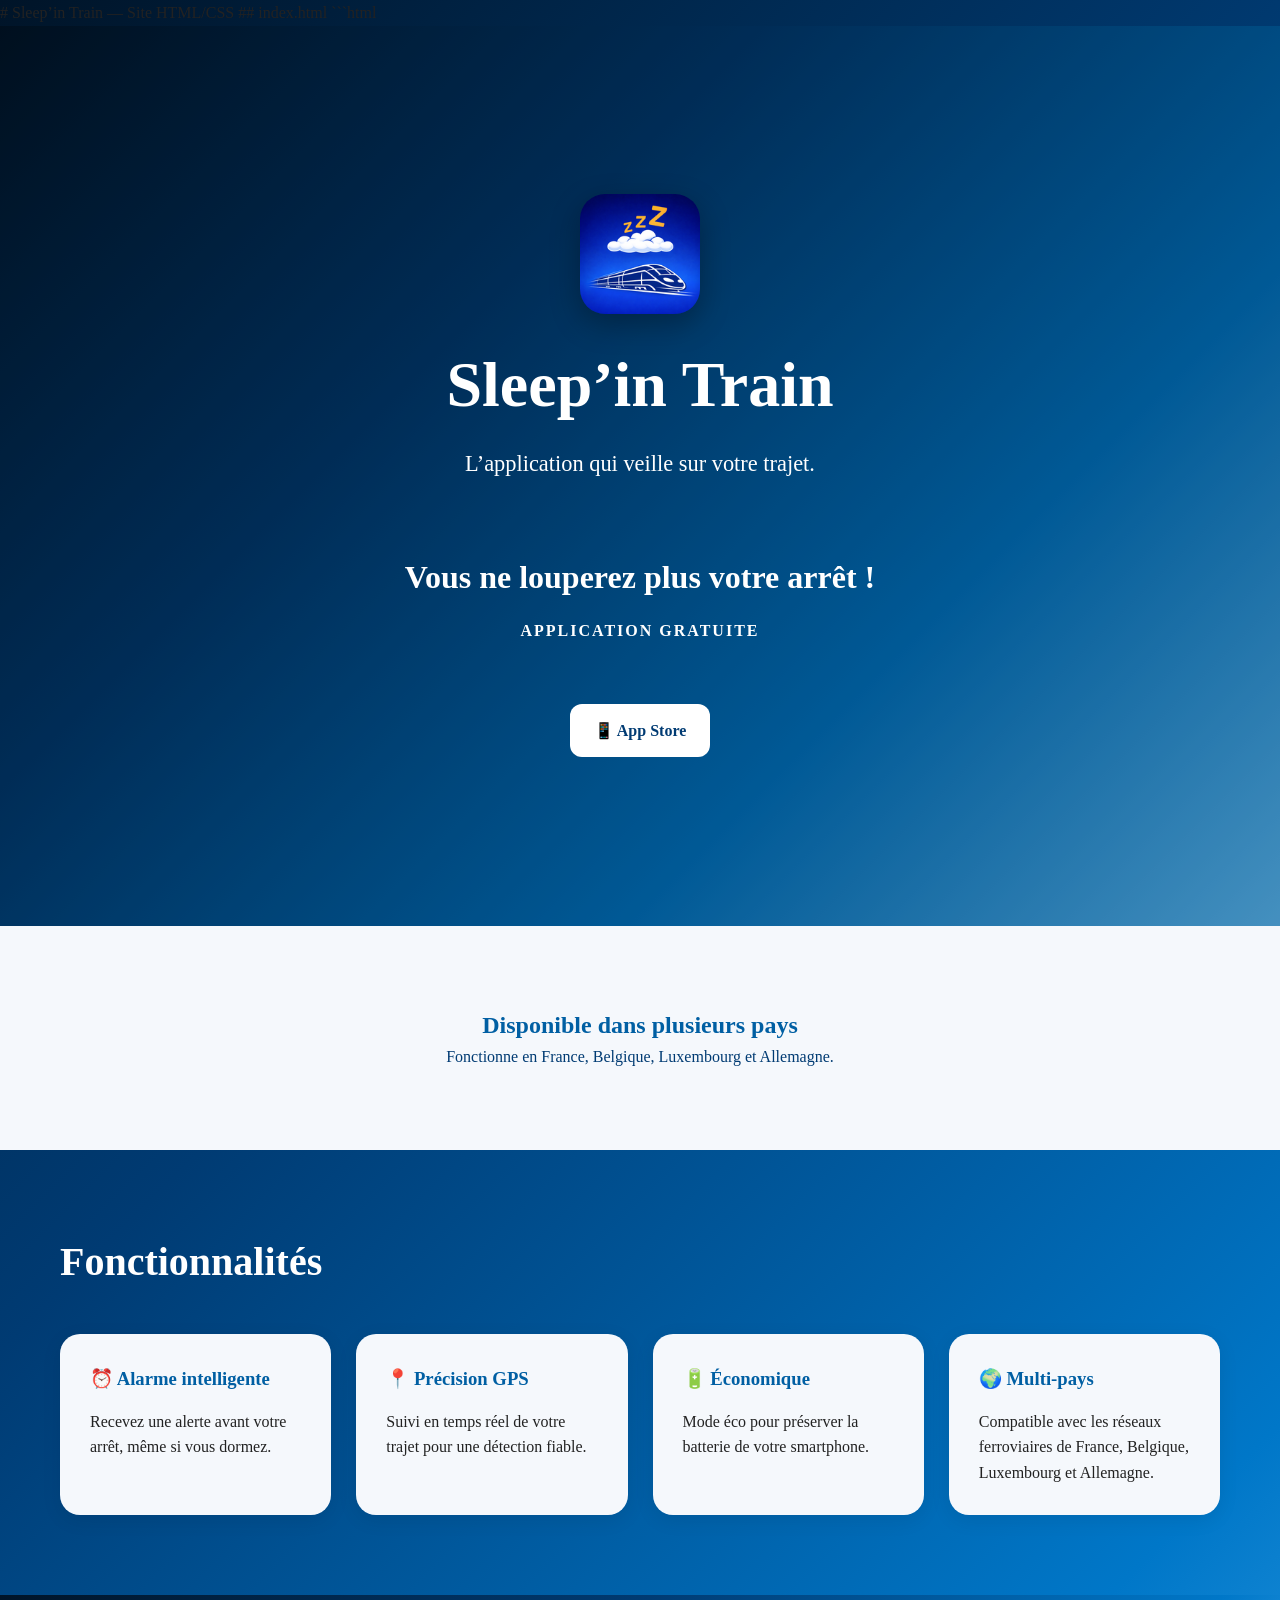
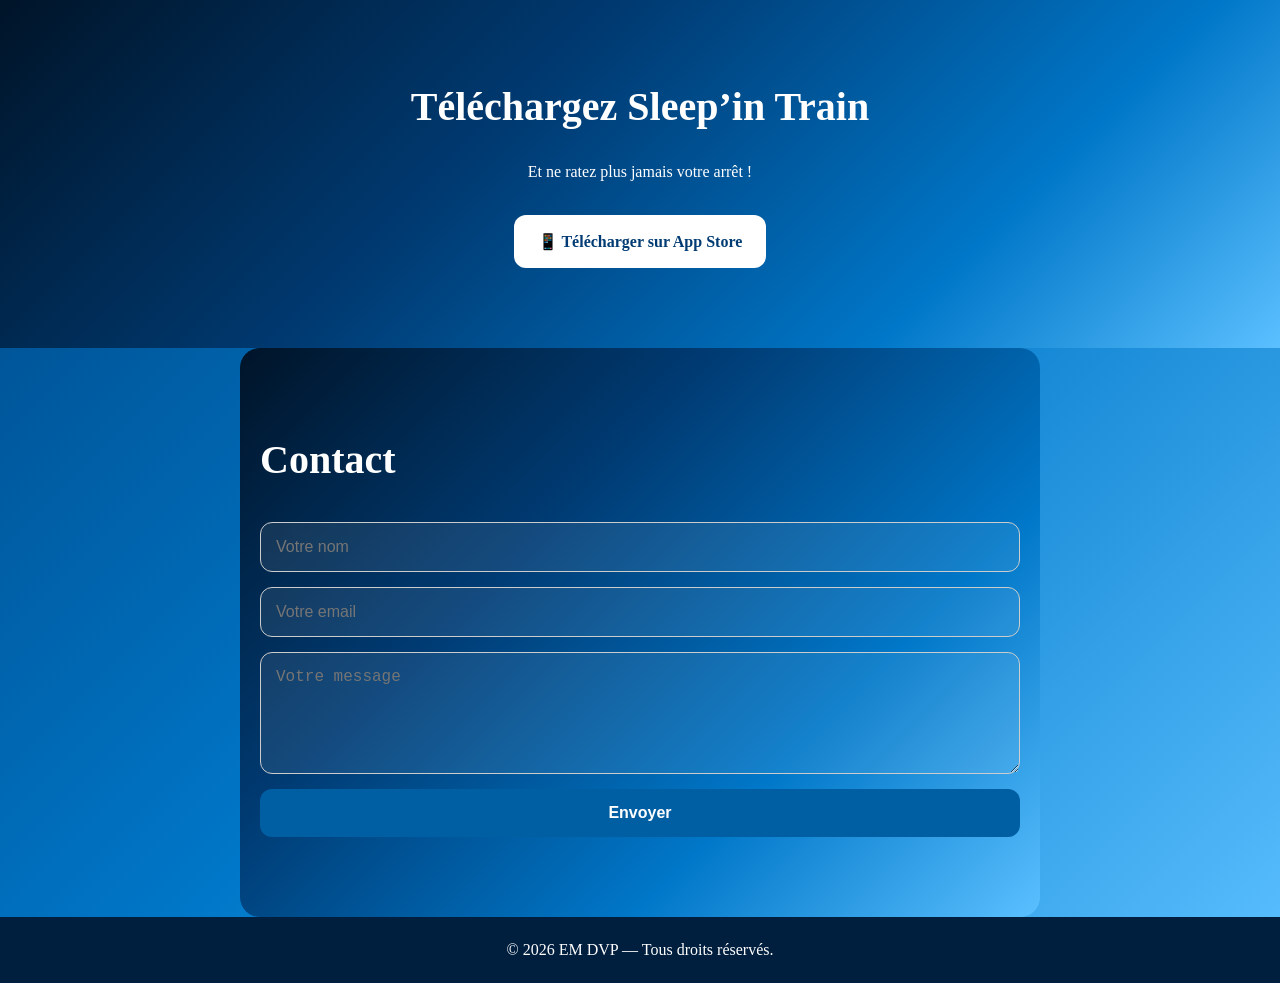
==== index.html @ cc005929 "Add files via upload" ====
# Sleep’in Train — Site HTML/CSS

## index.html

```html
<!DOCTYPE html>
<html lang="fr">
<head>
  <meta charset="UTF-8" />
  <meta name="viewport" content="width=device-width, initial-scale=1.0" />
  <title>Sleep'in Train</title>
  <link rel="stylesheet" href="style.css" />
</head>
<body>

  <header class="hero">
    <div class="overlay"></div>

    <div class="hero-content">
      <img src="logo.png" alt="Logo Sleepin Train" class="logo" />

      <h1>Sleep’in Train</h1>
      <p class="subtitle">L’application qui veille sur votre trajet.</p>

      <div class="hero-box">
        <h2>Vous ne louperez plus votre arrêt !</h2>
        <p class="free-app">APPLICATION GRATUITE</p>
      </div>

      <div class="download-buttons">
        <a href="https://apps.apple.com/app/sleepin-train/id6762194705" class="store-btn">📱 App Store</a>
      <!--  <a href="#" class="store-btn">▶ Google Play</a> -->
      </div>
    </div>
  </header>


  <section class="countries">
    <h2>Disponible dans plusieurs pays</h2>
    <p>
      Fonctionne en France, Belgique, Luxembourg et Allemagne.
    </p>
  </section>


  <section class="features">
    <h2>Fonctionnalités</h2>

    <div class="features-grid">

      <div class="feature-card">
        <h3>⏰ Alarme intelligente</h3>
        <p>
          Recevez une alerte avant votre arrêt, même si vous dormez.
        </p>
      </div>

      <div class="feature-card">
        <h3>📍 Précision GPS</h3>
        <p>
          Suivi en temps réel de votre trajet pour une détection fiable.
        </p>
      </div>

      <div class="feature-card">
        <h3>🔋 Économique</h3>
        <p>
          Mode éco pour préserver la batterie de votre smartphone.
        </p>
      </div>

      <div class="feature-card">
        <h3>🌍 Multi-pays</h3>
        <p>
          Compatible avec les réseaux ferroviaires de France, Belgique,
          Luxembourg et Allemagne.
        </p>
      </div>

    </div>
  </section>


  <section class="download-section">
    <h2>Téléchargez Sleep’in Train</h2>
    <p>Et ne ratez plus jamais votre arrêt !</p>

    <div class="download-buttons">
      <a href="https://apps.apple.com/app/sleepin-train/id6762194705" class="store-btn">📱 Télécharger sur App Store</a>
   <!--   <a href="#" class="store-btn">▶ Télécharger sur Google Play</a> -->
    </div>
  </section>


  <section class="contact">
    <h2>Contact</h2>

    <form action="https://formspree.io/f/xqejodoz" method="POST">
 <input type="text" name="name" placeholder="Votre nom" required />
<input type="email" name="email" placeholder="Votre email" required />
<textarea name="message" rows="5" placeholder="Votre message"></textarea>
      <button type="submit">Envoyer</button>
    </form>
  </section>


  <footer>
    <p>© 2026 EM DVP — Tous droits réservés.</p>
  </footer>

</body>
</html>
---- style.css ----
* {
  margin: 0;
  padding: 0;
  box-sizing: border-box;
}

body {
  background: linear-gradient(135deg, #001428 0%, #003b73 35%, #0077c8 70%, #5bc0ff 100%);
  color: white;
  color: #222;
  line-height: 1.6;
}

.hero {
  position: relative;
  min-height: 100vh;
  background: linear-gradient(135deg, #001428 0%, #003b73 35%, #0077c8 70%, #5bc0ff 100%);
  display: flex;
  align-items: center;
  justify-content: center;
  text-align: center;
  overflow: hidden;
}

.overlay {
  position: absolute;
  inset: 0;
  background: rgba(0, 0, 0, 0.25);
}

.hero-content {
  position: relative;
  z-index: 2;
  max-width: 800px;
  padding: 20px;
  color: white;
}

.logo {
  width: 120px;
  height: 120px;
  border-radius: 25px;
  margin-bottom: 20px;
  object-fit: cover;
  box-shadow: 0 10px 30px rgba(0,0,0,0.3);
}

.hero h1 {
  font-size: 4rem;
  margin-bottom: 10px;
}

.subtitle {
  font-size: 1.4rem;
  margin-bottom: 40px;
}

.hero-box {
  background: transparent;
  backdrop-filter: none;
  border: none;
  border-radius: 20px;
  padding: 30px;
  margin-bottom: 30px;
}

.hero-box h2 {
  font-size: 2rem;
  margin-bottom: 15px;
}

.free-app {
  font-weight: bold;
  letter-spacing: 2px;
}

.download-buttons {
  display: flex;
  gap: 15px;
  justify-content: center;
  flex-wrap: wrap;
}

.store-btn {
  background: white;
  color: #003b73;
  padding: 14px 24px;
  border-radius: 12px;
  text-decoration: none;
  font-weight: bold;
  transition: 0.3s ease;
}

.store-btn:hover {
  transform: translateY(-3px);
}

section {
  padding: 80px 20px;
}

.countries {
  text-align: center;
  color: #003b73;
  background: #f5f8fc;
}

.countries h2 {
	color: #005fa3;
}
.features h2,
.download-section h2,
.contact h2 {
  font-size: 2.5rem;
  margin-bottom: 20px;
  color: white;
}

.features {
  max-width: 1200px;
  margin: auto;
}

.features-grid {
  display: grid;
  grid-template-columns: repeat(auto-fit, minmax(250px, 1fr));
  gap: 25px;
  margin-top: 40px;
}

.feature-card {
  /* background: rgba(255,255,255,0.08);*/
  background: #f5f8fc;
  backdrop-filter: blur(4px);
  padding: 30px;
  border-radius: 20px;
  box-shadow: 0 5px 20px rgba(0,0,0,0.08);
  transition: 0.3s ease;
}

.feature-card:hover {
  transform: translateY(-5px);
}

.feature-card h3 {
  margin-bottom: 15px;
  color: #005fa3;
}

.download-section {
  background: linear-gradient(135deg, #001428 0%, #003b73 40%, #0077c8 75%, #5bc0ff 100%);
  color: white;
  text-align: center;
}

.download-section h2 {
  color: white;
}

.download-section p {
  margin-bottom: 30px;
}

.contact {
  max-width: 800px;
  margin: auto;
  background: linear-gradient(135deg, #001428 0%, #003b73 35%, #0077c8 70%, #5bc0ff 100%);
  color: white;
  padding: 80px 20px;
  border-radius: 20px;
}

form {
  display: flex;
  flex-direction: column;
  gap: 15px;
  margin-top: 30px;
}

input,
textarea {
  background: rgba(255,255,255,0.08);
  color: white;
  padding: 15px;
  border-radius: 12px;
  border: 1px solid #ccc;
  font-size: 1rem;
}

button {
  padding: 15px;
  border: none;
  border-radius: 12px;
  background: #005fa3;
  color: white;
  font-size: 1rem;
  font-weight: bold;
  cursor: pointer;
  transition: 0.3s ease;
}

button:hover {
  background: #003b73;
}

footer {
  background: #001f3f;
  color: white;
  text-align: center;
  padding: 20px;
}

@media (max-width: 768px) {

  .hero h1 {
    font-size: 2.8rem;
  }

  .hero-box h2 {
    font-size: 1.5rem;
  }

  .subtitle {
    font-size: 1.1rem;
  }

  .countries h2,
  .features h2,
  .download-section h2,
  .contact h2 {
    font-size: 2rem;
  }
}
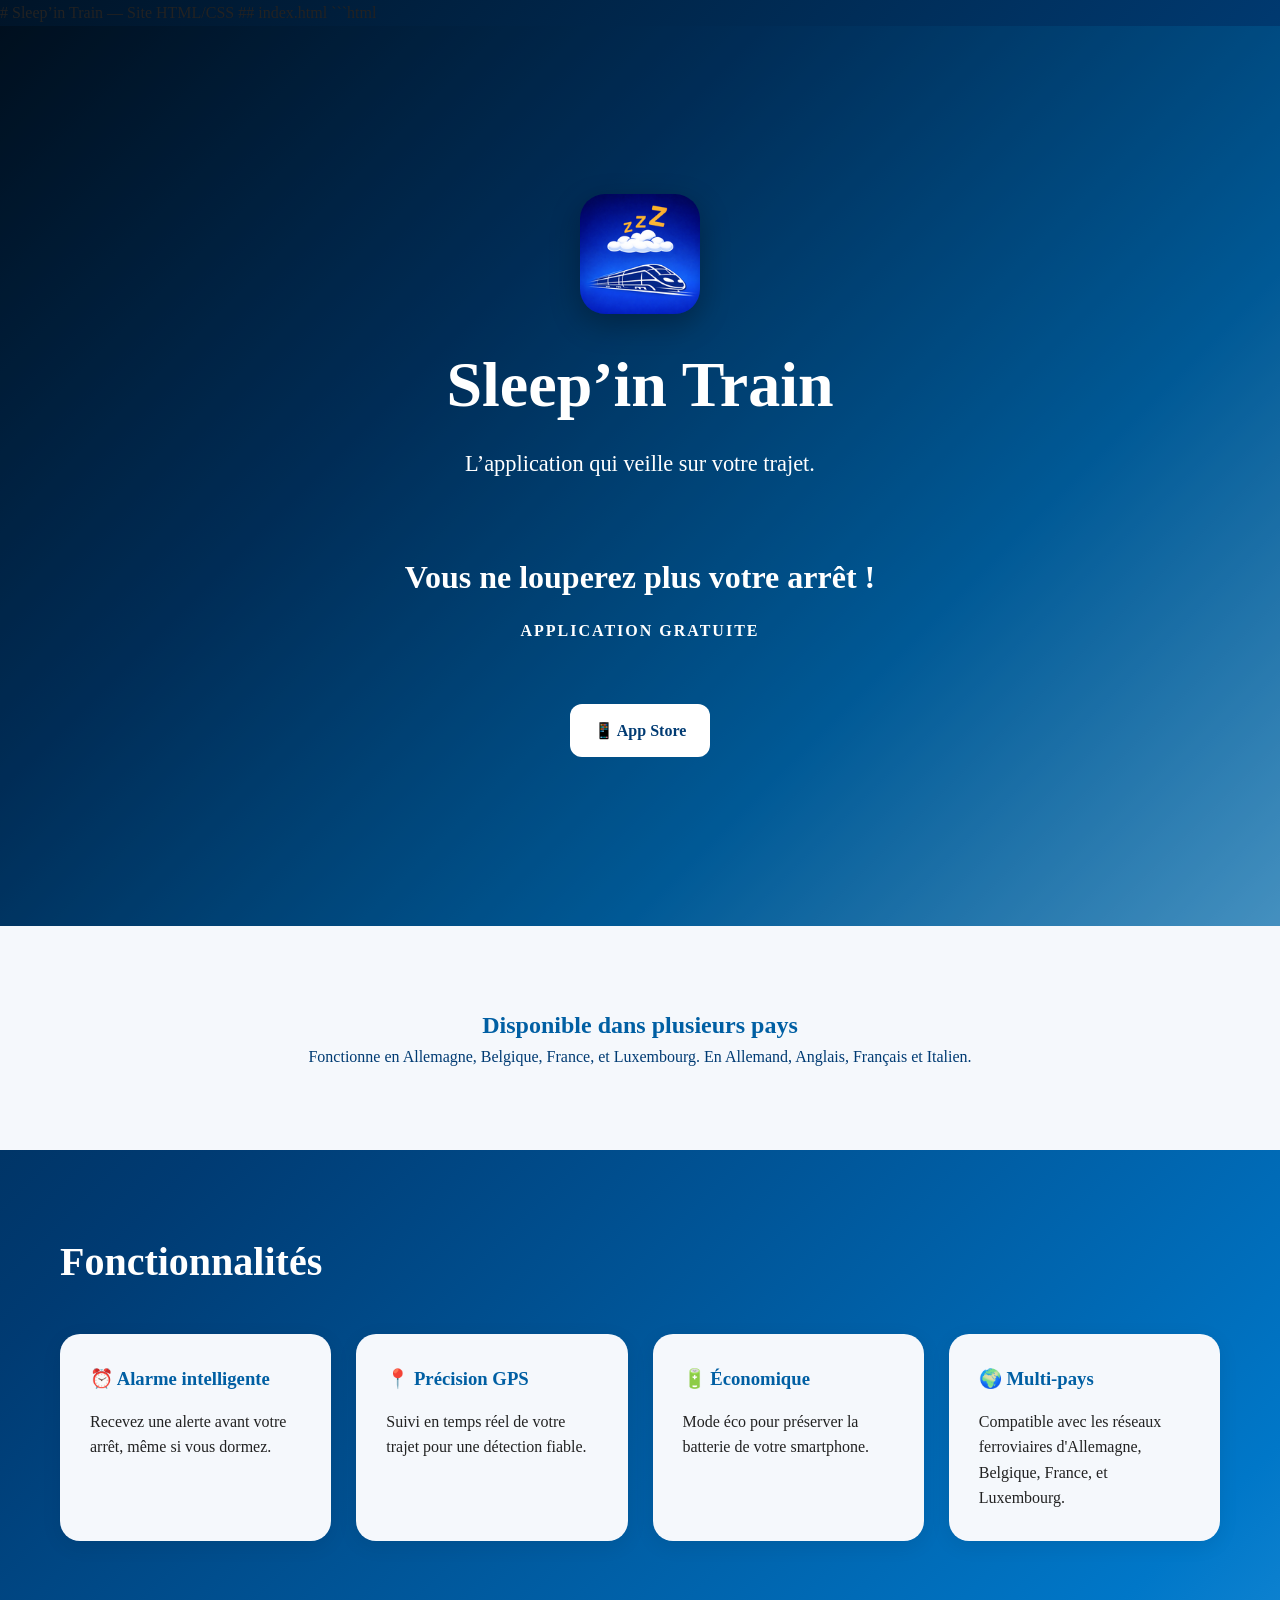
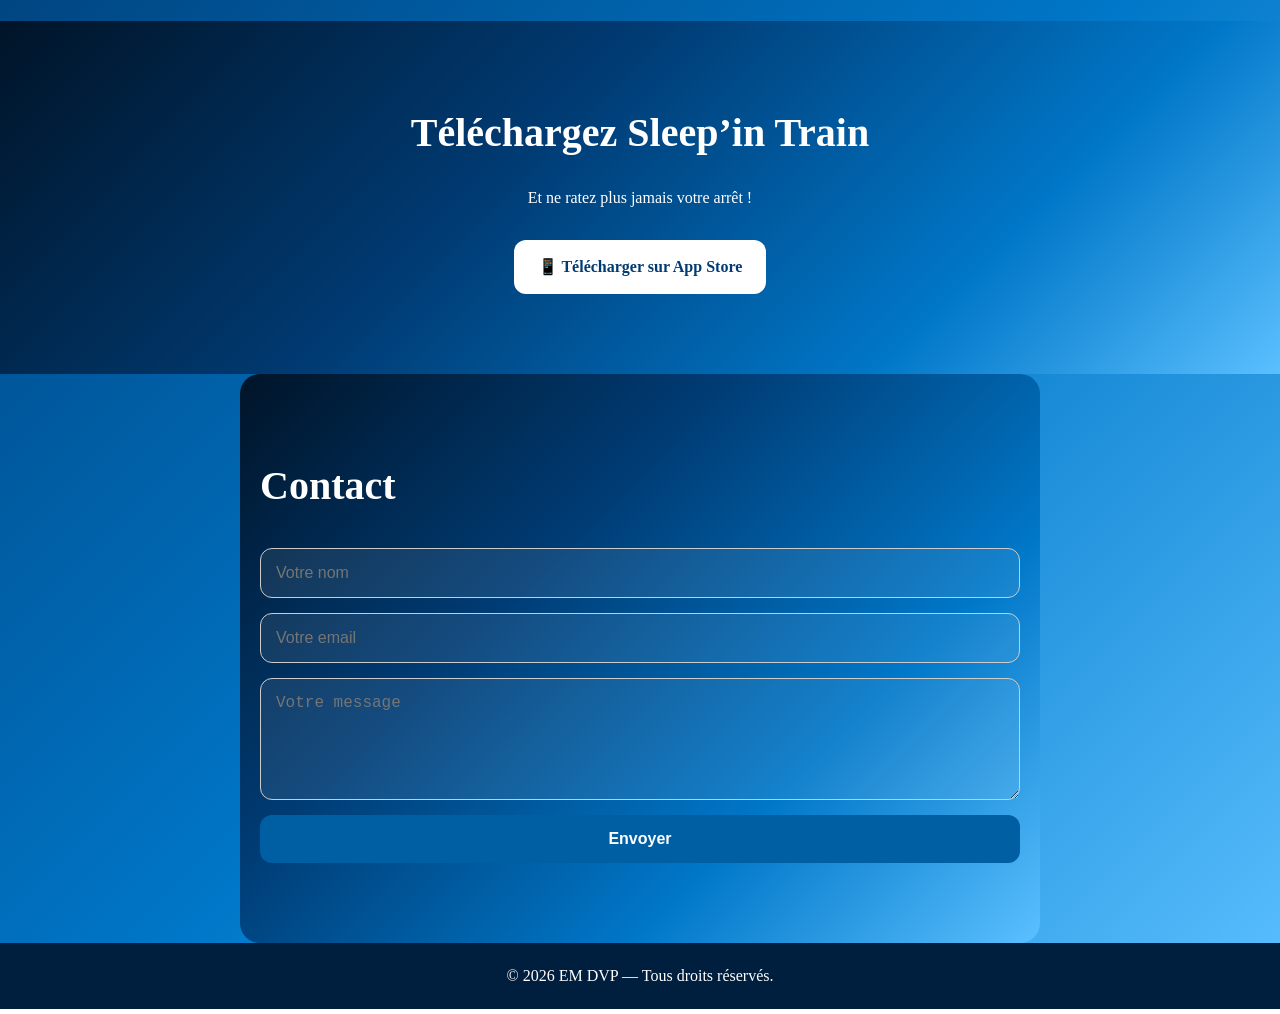
==== commit 4fc53f65: "Update index.html" ====
--- a/index.html
+++ b/index.html
@@ -38,7 +38,8 @@
   <section class="countries">
     <h2>Disponible dans plusieurs pays</h2>
     <p>
-      Fonctionne en France, Belgique, Luxembourg et Allemagne.
+      Fonctionne en Allemagne, Belgique, France, et Luxembourg.
+      En Allemand, Anglais, Français et Italien.
     </p>
   </section>
 
@@ -72,8 +73,8 @@
       <div class="feature-card">
         <h3>🌍 Multi-pays</h3>
         <p>
-          Compatible avec les réseaux ferroviaires de France, Belgique,
-          Luxembourg et Allemagne.
+          Compatible avec les réseaux ferroviaires d'Allemagne, Belgique, France, et 
+          Luxembourg.
         </p>
       </div>
 
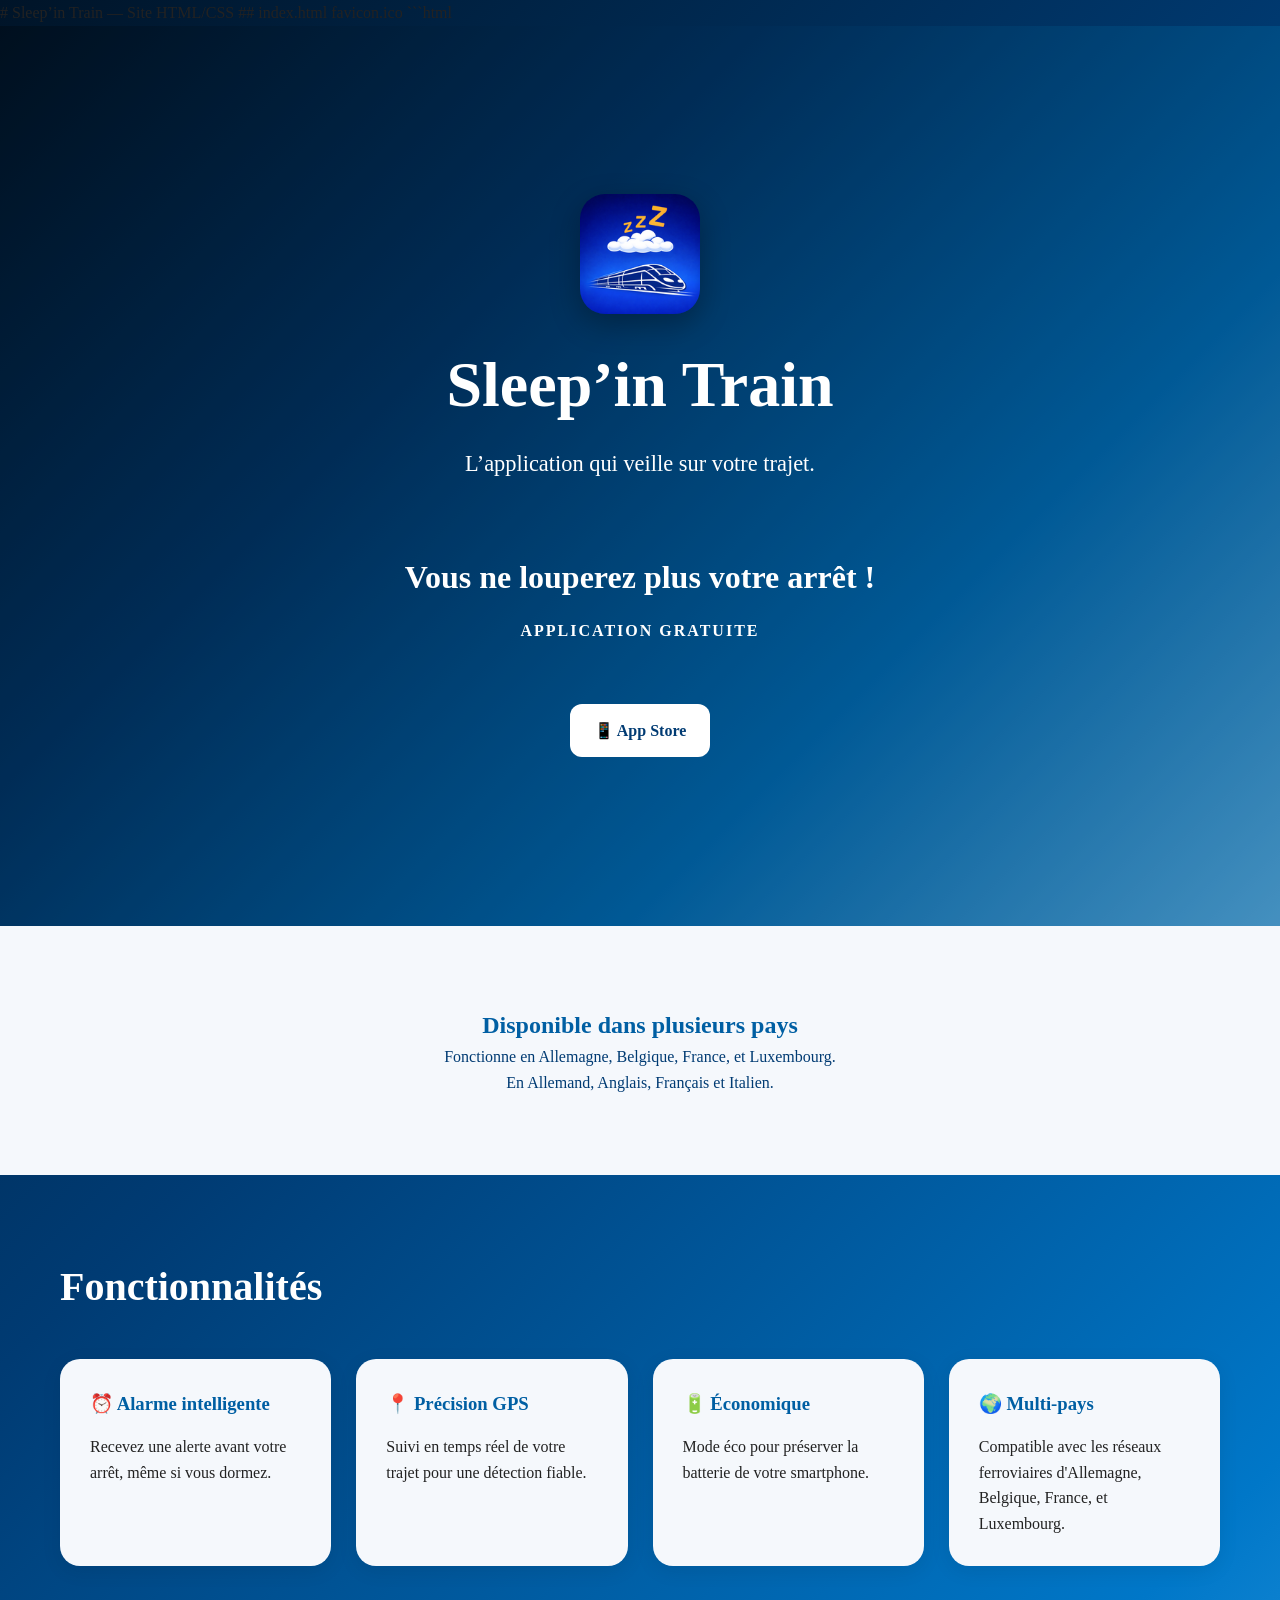
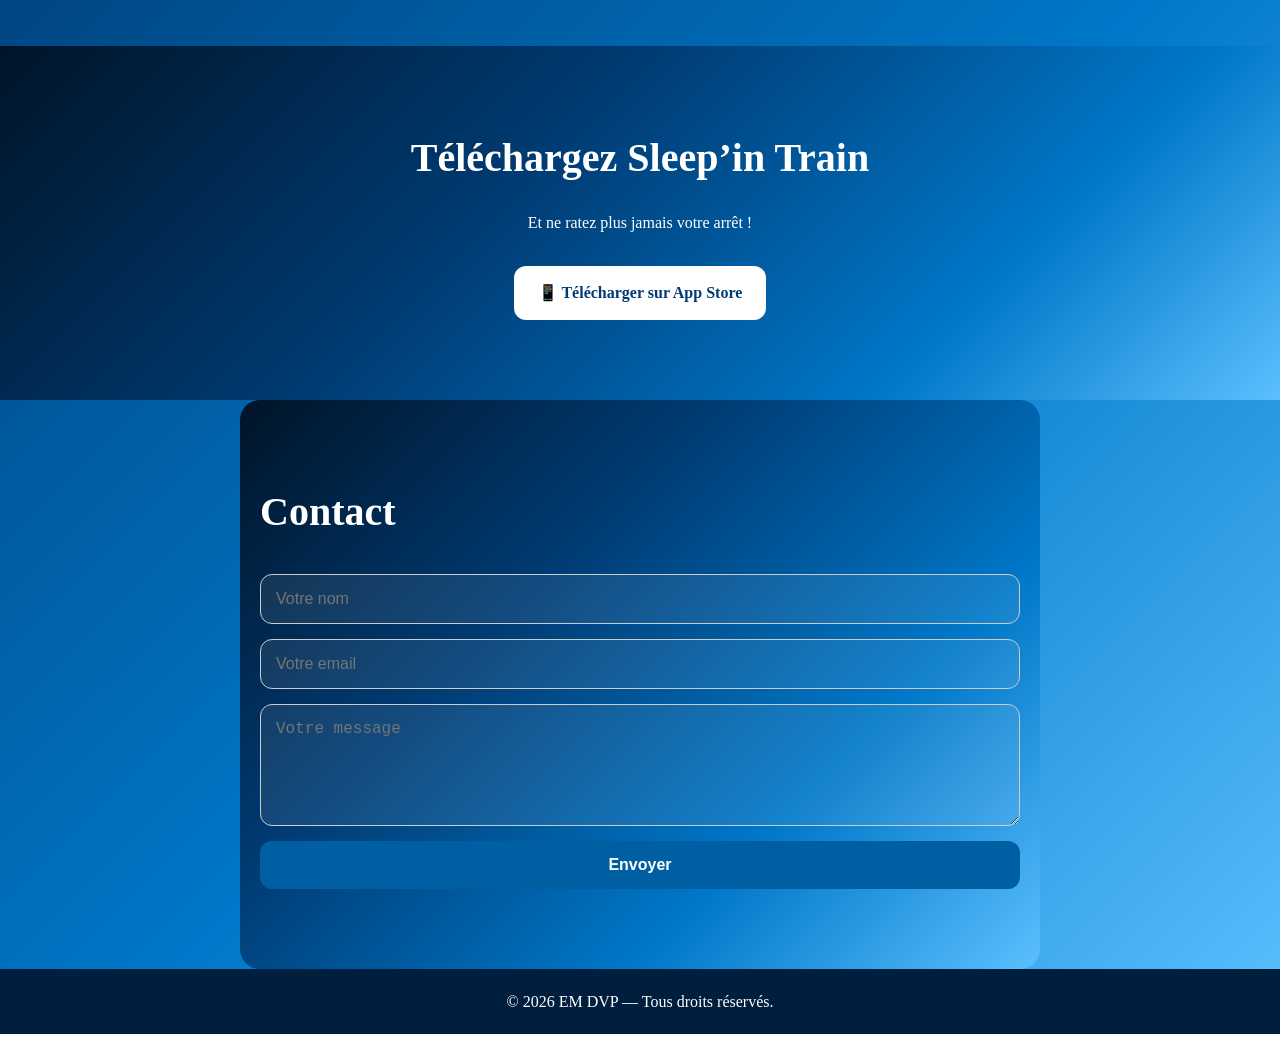
==== commit 37e2016e: "Add files via upload" ====
--- a/index.html
+++ b/index.html
@@ -1,11 +1,14 @@
 # Sleep’in Train — Site HTML/CSS
 
 ## index.html
+favicon.ico
 
 ```html
 <!DOCTYPE html>
 <html lang="fr">
 <head>
+<!-- Favicon moderne -->
+  <link rel="icon" type="image/png" sizes="32x32" href="Icon.png">
   <meta charset="UTF-8" />
   <meta name="viewport" content="width=device-width, initial-scale=1.0" />
   <title>Sleep'in Train</title>
@@ -38,8 +41,8 @@
   <section class="countries">
     <h2>Disponible dans plusieurs pays</h2>
     <p>
-      Fonctionne en Allemagne, Belgique, France, et Luxembourg.
-      En Allemand, Anglais, Français et Italien.
+      Fonctionne en Allemagne, Belgique, France, et Luxembourg.</p>
+	  <p>En Allemand, Anglais, Français et Italien.
     </p>
   </section>
 
